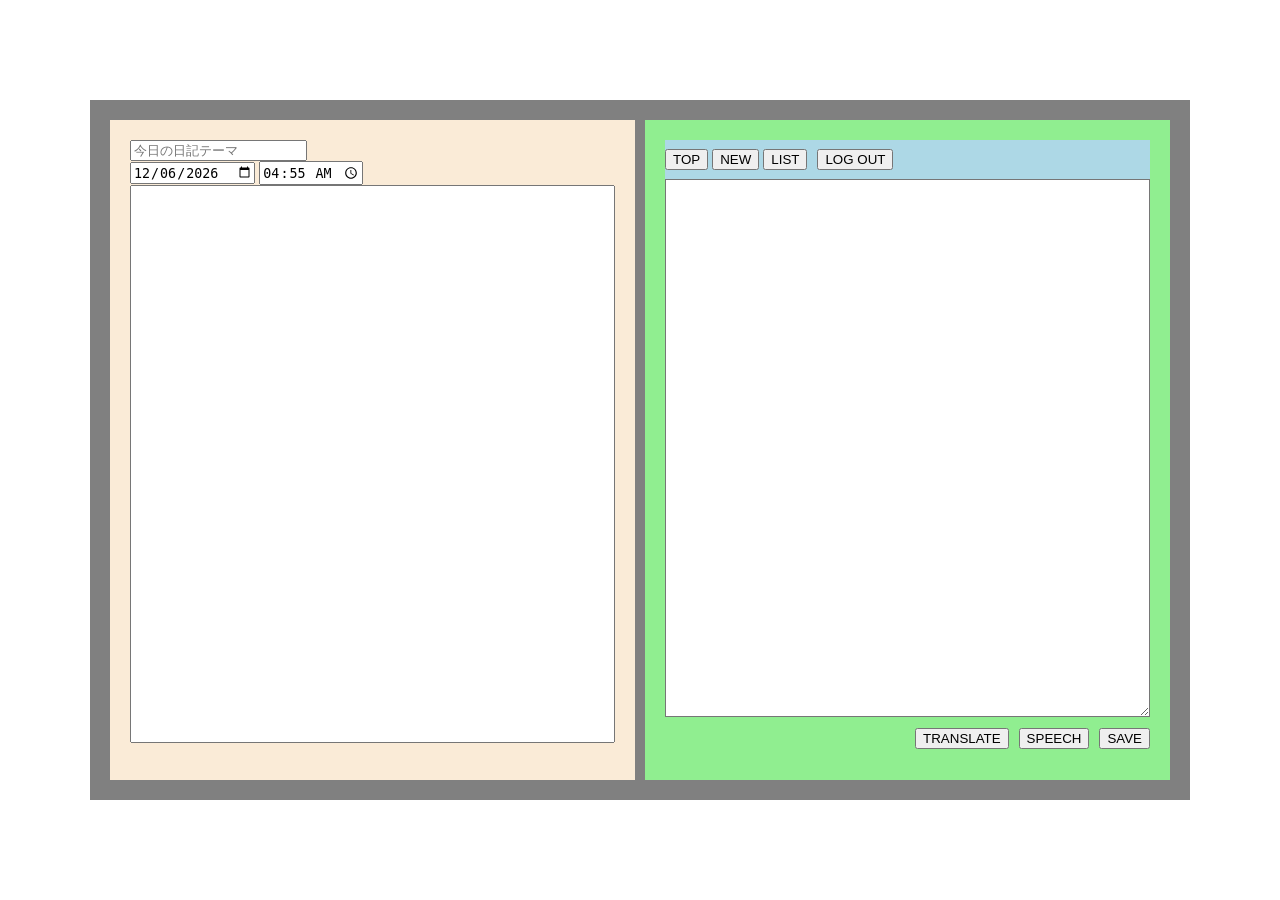
==== main.html @ 39fabef4 "feat: add authentication and speech features" ====
<!DOCTYPE html>
<head>
	<meta charset="UTF-8">
	<meta name="viewport" content="width=device-width, initial-scale=1.0">
	<meta name="description" content="A language learning app that lets you translate a diary written in your native language into a foreign language, helping you learn the meanings and pronunciations of words and sentences.">
	<title>LinguaDiary</title>
	<link rel="stylesheet" href="css/style.css">
</head>
<body>
	<main>
		
		<div class="diary-list hidden">
			<!--ここに既存日記の日付と題名を表示する-->
		</div>

		<div class="book-area">

			<div class="left-page page">
				<div class="diary-meta">
					<input type="text" placeholder="今日の日記テーマ" class="diary-title">
					<div class="diary-datetime">
						<input type="date" class="diary-date">
						<input type="time" class="diary-time">
					</div>
				</div>
				<textarea class="diary-input diary"></textarea>
			</div>

			<div class="right-page page">
				
				<div class="navigation-area">
					<div>
						<button class="top-btn action-btn">TOP</button>
						<button class="new-btn action-btn">NEW</button>
						<button class="list-btn action-btn">LIST</button>
					</div>
					<button class="logout-btn action-btn">LOG OUT</button>
				</div>

				<textarea class="diary-output diary"></textarea>

				<div class="action-area">
					<button class="translate-btn action-btn">TRANSLATE</button>
					<button class="speech-btn action-btn">SPEECH</button>
					<button class="save-btn action-btn">SAVE</button>
					<button class="delete-btn action-btn hidden">DELETE</button>
				</div>
			</div>
		</div>
		
		
	</main>
	<script src="script/diary.js"></script>
</body>
---- css/style.css ----
* {
	box-sizing: border-box;
}

.hidden {
	display: none;
}

body {
    margin: 0;
    min-height: 100vh;

    display: flex;
    justify-content: center;
    align-items: center;
}

main {
	background-color: gray;
	width: 1100px;
	height: 700px;
	padding: 20px;

	display:flex;
	flex-direction: row;
	gap: 15px;
}

.book-area {
	background-color: light-green;
	flex: 1;
	
	display:flex;
	gap: 10px;

	min-height: 0;
}

/*トップへ戻る・リスト表示ボタン領域*/
.navigation-area {
	background-color:lightblue;	
	height: 40px;

	display: flex;
	align-items: center;
	gap: 10px;
}

/*トップへ戻るボタン*/
.top-btn {}

/*リスト表示ボタン*/
.list-btn {}


/*左右ページ共通項目*/
.page {
	width: 50%;
	padding: 20px;
	
}

/*左ページ*/
.left-page {
	background-color:antiquewhite;
	
}

/*右ページ*/
.right-page {
	background-color:lightgreen;
	
	display: flex;
	flex-direction: column;

}

/*入出力欄共通項目*/
.diary {
	width: 100%;
	height: 90%;
}

/*日記入力欄*/
.diary-input {
	resize: none;
}

/*翻訳出力欄*/
.diary-output {
	background-color: white;
	display:block;
	overflow: auto;
}


/*日付欄*/
.diary-date {
  
}


/*翻訳・音読・保存ボタン領域*/
.action-area {
	height: 45px;
	margin-top: auto;
	display: flex;
	justify-content: flex-end;
	align-items: center;
	gap: 10px;
}

/*翻訳・音読・保存ボタン共通項目*/
.action-btn {}

/*翻訳ボタン*/
.translate {}

/*音読ボタン*/
.speech {}

/*保存ボタン*/
.save {}
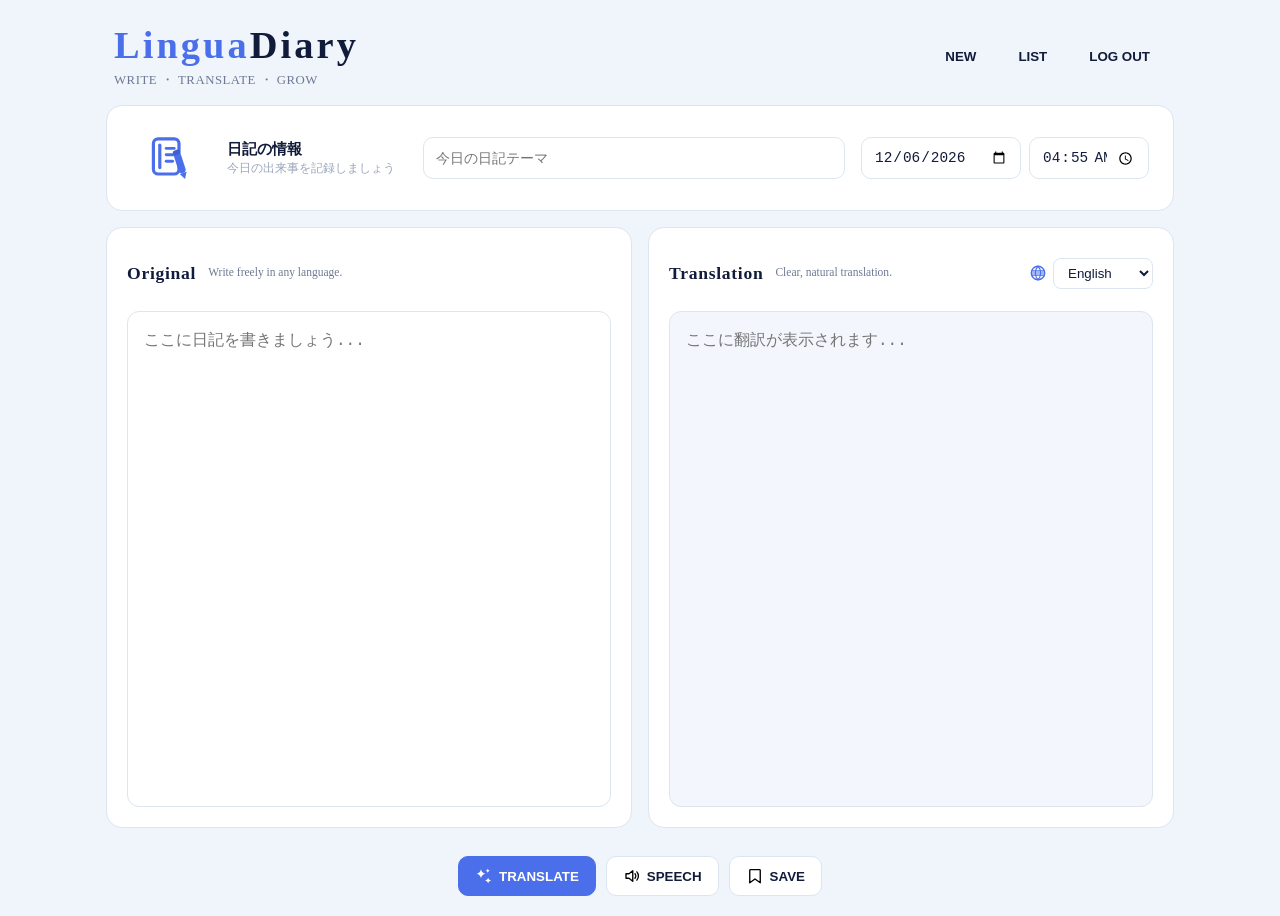
==== commit d756b8b9: "feat: complete responsive layout and mobile navigation" ====
--- a/main.html
+++ b/main.html
@@ -5,49 +5,117 @@
 	<meta name="description" content="A language learning app that lets you translate a diary written in your native language into a foreign language, helping you learn the meanings and pronunciations of words and sentences.">
 	<title>LinguaDiary</title>
 	<link rel="stylesheet" href="css/style.css">
+	<link rel="stylesheet" href="css/main.css">
+
 </head>
 <body>
 	<main>
 		
-		<div class="diary-list hidden">
-			<!--ここに既存日記の日付と題名を表示する-->
+		<div class="top-area"><!--ロゴと上部ナビゲーションバー-->
+			<div class="app-title-area">
+				<h1><span class="brand-accent">Lingua</span>Diary</h1>
+				<p>WRITE ・ TRANSLATE ・ GROW</p>
+			</div>
+			
+			<div class="navigation-area">									
+				<button class="new-btn action-btn">NEW</button>
+				<button class="list-btn action-btn">LIST</button>			
+				<button class="logout-btn action-btn">LOG OUT</button>
+			</div>
+
+			<button class="menu-toggle">☰</button>
 		</div>
 
-		<div class="book-area">
+		<div class="mobile-menu hidden">			
+			<button class="new-btn action-btn">NEW</button>
+			<button class="list-btn action-btn">LIST</button>			
+			<button class="logout-btn action-btn">LOG OUT</button>
+		</div>
+
+		<div class="diary-list hidden">
+			<div class="diary-list-header">
+				<h2>Diary List</h2>
+				<button class="diary-list-close">x</button>
+			</div>
+			<div class="diary-list-items">
+				<!--ここに既存日記の日付と題名を表示する-->
+			</div>			
+		</div>
+
+		<div class="diary-meta-area">
+			<img src="images/diary_icon.svg" alt="Diary info icon" class="diary-meta-icon">
+			<div class="diary-meta-info">
+				<h3>日記の情報</h3>
+				<p>今日の出来事を記録しましょう</p>
+			</div>
+
+			<input type="text" placeholder="今日の日記テーマ" class="diary-title">
+			<div class="diary-datetime">
+				<input type="date" class="diary-date">
+				<input type="time" class="diary-time">
+			</div>				
+		</div>
+
+		<div class="book-area"><!--左右のページ-->
 
 			<div class="left-page page">
-				<div class="diary-meta">
-					<input type="text" placeholder="今日の日記テーマ" class="diary-title">
-					<div class="diary-datetime">
-						<input type="date" class="diary-date">
-						<input type="time" class="diary-time">
-					</div>
-				</div>
-				<textarea class="diary-input diary"></textarea>
+				<div class="page-header">
+					<h2 class="page-label">Original</h2>
+					<span class="page-subtitle">Write freely in any language.</span>
+					<span class="char-count"></span>
+				</div>				
+				<textarea class="diary-input diary" placeholder="ここに日記を書きましょう..."></textarea>
 			</div>
 
 			<div class="right-page page">
+				<div class="page-header">
+					<h2 class="page-label">Translation</h2>
+					<span class="page-subtitle">Clear, natural translation.</span>
+					
+					<div class="language-select-area">
+						<img src="images/language_icon.svg" alt="glove-img" class="language-icon">
+						<select class="language-select">
+							<option value="en">English</option>
+							<option value="fr">French</option>
+							<option value="de">German</option>
+							<option value="es">Spanish</option>
+							<option value="uk">Ukrainian</option>
+							<option value="ja">Japanese</option>
+							<option value="ko">Korean</option>	
+							<option value="zh">Chinese</option>						
+						</select>
+					</div>
+				</div>
 				
-				<div class="navigation-area">
-					<div>
-						<button class="top-btn action-btn">TOP</button>
-						<button class="new-btn action-btn">NEW</button>
-						<button class="list-btn action-btn">LIST</button>
-					</div>
-					<button class="logout-btn action-btn">LOG OUT</button>
-				</div>
+				<textarea class="diary-output diary" placeholder="ここに翻訳が表示されます..."></textarea>
+			
+			</div>
 
-				<textarea class="diary-output diary"></textarea>
 
-				<div class="action-area">
-					<button class="translate-btn action-btn">TRANSLATE</button>
-					<button class="speech-btn action-btn">SPEECH</button>
-					<button class="save-btn action-btn">SAVE</button>
-					<button class="delete-btn action-btn hidden">DELETE</button>
-				</div>
+		</div><!--book-area-->
+
+		<div class="action-area">
+				<button class="translate-btn action-btn">
+					 <img src="images/translate.svg" alt="translate.svg" class="action-icon">
+					<span>TRANSLATE</span>
+				</button>
+
+				<button class="speech-btn action-btn">
+					<img src="images/speech.svg" alt="speech.svg" class="action-icon">
+					<span>SPEECH</span>
+				</button>
+
+				<button class="save-btn action-btn">
+					<img src="images/save.svg" alt="save.svg" class="action-icon">
+					<span class="save-btn-text">SAVE</span>
+				</button>
+
+				<button class="delete-btn action-btn hidden">
+					<img src="images/delete.svg" alt="delete.svg" class="action-icon">
+					<span>DELETE</span>
+				</button>
+				
 			</div>
-		</div>
-		
 		
 	</main>
 	<script src="script/diary.js"></script>
--- a/css/style.css
+++ b/css/style.css
@@ -1,3 +1,46 @@
+:root {
+  --bg-main: #f0f5fb;
+  --surface: #FFFFFF;
+  --surface-soft: #F3F6FC;
+
+  --text-main: #111B3A;
+  --text-sub: #6D7993;
+  --text-muted: #9AA6BB;
+
+  --border: #DDE5F0;
+
+  --primary: #4B6FEA;
+  --primary-hover: #3F5FD0;
+  --primary-soft: #EAF0FF;
+}
+
+.primary-btn {
+	background-color: var(--primary);
+	color: #fff;
+	transition: background-color 0.2s ease,
+						color 0.2s ease,
+						transform 0.2s ease;
+}
+
+.primary-btn:hover {
+	background-color: var(--primary-hover);
+}
+
+/*翻訳・音読・保存ボタン共通項目*/
+.action-btn {
+	padding: 10px 16px;
+
+  border: 1px solid var(--border);
+  border-radius: 10px;
+
+  background-color: var(--surface);
+  color: var(--text-main);
+
+  font-weight: 600;
+  cursor: pointer;
+
+  transition: 0.2s;
+}
 
 * {
 	box-sizing: border-box;
@@ -7,118 +50,9 @@
 	display: none;
 }
 
-body {
-    margin: 0;
-    min-height: 100vh;
-
-    display: flex;
-    justify-content: center;
-    align-items: center;
-}
-
-main {
-	background-color: gray;
-	width: 1100px;
-	height: 700px;
-	padding: 20px;
-
-	display:flex;
-	flex-direction: row;
-	gap: 15px;
-}
-
-.book-area {
-	background-color: light-green;
-	flex: 1;
-	
-	display:flex;
-	gap: 10px;
-
-	min-height: 0;
-}
-
-/*トップへ戻る・リスト表示ボタン領域*/
-.navigation-area {
-	background-color:lightblue;	
-	height: 40px;
-
-	display: flex;
-	align-items: center;
-	gap: 10px;
-}
-
-/*トップへ戻るボタン*/
-.top-btn {}
-
-/*リスト表示ボタン*/
-.list-btn {}
-
-
-/*左右ページ共通項目*/
-.page {
-	width: 50%;
-	padding: 20px;
-	
-}
-
-/*左ページ*/
-.left-page {
-	background-color:antiquewhite;
-	
-}
-
-/*右ページ*/
-.right-page {
-	background-color:lightgreen;
-	
-	display: flex;
-	flex-direction: column;
-
-}
-
-/*入出力欄共通項目*/
-.diary {
-	width: 100%;
-	height: 90%;
-}
-
-/*日記入力欄*/
-.diary-input {
-	resize: none;
-}
-
-/*翻訳出力欄*/
-.diary-output {
-	background-color: white;
-	display:block;
-	overflow: auto;
+.modal.hidden {
+	display: none;
 }
 
 
-/*日付欄*/
-.diary-date {
-  
-}
 
-
-/*翻訳・音読・保存ボタン領域*/
-.action-area {
-	height: 45px;
-	margin-top: auto;
-	display: flex;
-	justify-content: flex-end;
-	align-items: center;
-	gap: 10px;
-}
-
-/*翻訳・音読・保存ボタン共通項目*/
-.action-btn {}
-
-/*翻訳ボタン*/
-.translate {}
-
-/*音読ボタン*/
-.speech {}
-
-/*保存ボタン*/
-.save {}
--- a/css/main.css
+++ b/css/main.css
@@ -0,0 +1,550 @@
+* {
+  box-sizing: border-box
+}
+
+.hidden {
+  display: none;
+}
+
+body {
+  display: flex;
+  justify-content: center;
+  align-items: center;
+  background-color: var(--bg-main);
+}
+
+main {
+  display: flex;
+  flex-direction: column;
+  background-color: var(--bg-main);
+
+  padding: 0;
+	width: 1100px;
+	height: 700px;
+  min-height: 100vh;  
+}
+
+.top-area {
+  display: flex;
+  flex-direction: row;
+  align-items: center;
+  justify-content: space-between;
+
+  background-color: var(--bg-main);
+  width: 100%;
+  padding: 16px 24px;
+}
+
+.menu-toggle {
+  display: none;
+}
+
+.mobile-menu {
+  display: none;
+}
+
+/*日記リスト表示欄*/
+.diary-list {
+  position: fixed;
+  top: 90px;
+  left: 0;
+  width: 100%;
+  height: calc(100vh - 90px);
+
+  background: rgba(247, 250, 254, 0.96);
+  z-index: 1000;
+
+  overflow-y: auto;
+}
+.diary-list-header {
+  display: flex;
+  align-items: center;
+  justify-content: space-between;
+
+  padding: 16px 20px;
+
+  background-color: var(--surface);
+  border-bottom: 1px solid var(--border);
+}
+
+.diary-list-header h2 {
+  margin: 0;
+
+  color: var(--text-main);
+  font-size: 1.1rem;
+  font-weight: 700;
+}
+
+.diary-list-close {
+  border: none;
+  background: transparent;
+
+  color: var(--text-sub);
+  font-size: 1.6rem;
+  line-height: 1;
+
+  cursor: pointer;
+}
+
+.diary-list-close:hover {
+  color: var(--primary);
+}
+
+.diary-list-items {
+  padding: 16px;
+}
+
+.diary-item {
+  padding: 14px 16px;
+  margin-bottom: 10px;
+  background: var(--surface);
+  border: 1px solid var(--border);
+  border-radius: 12px;
+  cursor: pointer;
+}
+
+.diary-item:hover {
+  background: var(--primary-soft);
+  border-color: var(--primary);
+}
+
+/*トップへ戻る・リスト表示ボタン領域*/
+.navigation-area {			
+	display: flex;
+	align-items: center;
+	gap: 10px;
+}
+
+.app-title-area h1 {
+  color: var(--text-main);
+  font-size: clamp(2rem, 3vw, 3rem);
+  font-weight: 700;
+  line-height: 1.1;
+  letter-spacing: 0.08em;
+  margin: 0 0 6px;
+  text-align: center;
+}
+
+.brand-accent {
+  color: var(--primary);
+}
+
+.app-title-area p {
+  margin: 2px 0 0;
+  color: var(--text-sub);
+  font-size: 0.8rem;
+  letter-spacing: 0.04em;
+}
+
+.navigation-area .action-btn {
+  background-color: transparent;
+  border: none;
+}
+
+.navigation-area .action-btn:hover {
+  background-color: var(--primary-soft);
+  color: var(--primary);
+  transform: translateY(-1px);
+}
+
+
+.diary-meta-area {
+  display: flex;
+  align-items: center;
+  gap: 16px;
+  margin: 0 16px;
+  padding: 12px 24px;
+  background-color: var(--surface);
+  border: 1px solid var(--border);
+  border-radius: 16px;
+}
+
+.diary-meta-icon {
+  width: 80px;
+  height: 80px;
+  padding: 8px;
+
+  
+  border-radius: 10px;
+
+  box-sizing: border-box;
+}
+
+.diary-meta-info {
+  display: flex;
+  flex-direction: column;
+  gap: 2px;
+  min-width: 180px;
+}
+
+.diary-meta-info h3 {
+  margin: 0;
+
+  color: var(--text-main);
+  font-size: 0.95rem;
+  font-weight: 700;
+  line-height: 1.2;
+}
+
+.diary-meta-info p {
+  margin: 0;
+
+  color: var(--text-muted);
+  font-size: 0.78rem;
+  line-height: 1.3;
+}
+
+.diary-datetime {
+  display: flex;
+  gap: 8px;
+  flex-shrink: 0;
+}
+
+.diary-title,
+.diary-date,
+.diary-time {
+  height: 42px;
+  padding: 0 12px;
+
+  border: 1px solid var(--border);
+  border-radius: 10px;
+
+  background-color: var(--surface);
+  color: var(--text-main);
+
+  font-size: 0.9rem;
+}
+
+.diary-title:focus,
+.diary-date:focus,
+.diary-time:focus {
+  outline: none;
+  border-color: var(--primary);
+  box-shadow: 0 0 0 3px var(--primary-soft);
+}
+
+.diary-title {
+  flex: 1;
+}
+
+.diary-date {
+  width: 160px;
+}
+
+.diary-time {
+  width: 120px;
+}
+.book-area {
+  display: flex;
+  flex: 1;
+  gap: 16px;
+  padding: 16px;
+
+  background-color: var(--bg-main);
+}
+
+.page {
+  width: 50%;
+  padding: 20px;
+
+  display: flex;
+  flex-direction: column;
+
+  background-color: var(--surface);
+  border: 1px solid var(--border);
+  border-radius: 16px;
+}
+
+.page-header {
+  display: flex;
+  align-items: center;
+  gap: 12px;
+  margin-bottom: 12px;
+}
+
+.page-subtitle {
+  color: var(--text-sub);
+  font-size: 0.72rem;
+  line-height: 1.2;
+}
+
+.char-count {
+  margin-left: auto;
+  color: var(--text-muted);
+  font-size: 0.78rem;
+}
+
+.page-label {  
+  color: var(--text-main);
+  font-size: 1.1rem;
+  font-weight: 700;
+  letter-spacing: 0.04em;
+  line-height: 1.2;
+}
+
+
+.diary {
+  width: 100%;
+  flex: 1;
+
+  padding: 16px;
+
+  border: 1px solid var(--border);
+  border-radius: 12px;
+
+  background-color: var(--surface);
+  color: var(--text-main);
+
+  font-size: 1rem;
+  line-height: 1.7;
+
+  resize: none;
+  outline: none;
+}
+
+.diary:focus {
+  border-color: var(--primary);
+  box-shadow: 0 0 0 3px var(--primary-soft);
+}
+
+.diary-output {
+  background-color: var(--surface-soft);
+}
+
+.language-select-area {
+  display: flex;
+  align-items: center;
+  gap: 6px;
+  margin-left: auto; 
+}
+
+.language-icon {
+  width: 18px;
+  height: 18px;
+  display: block;
+}
+
+.language-select {
+  padding: 6px 10px;
+  border: 1px solid var(--border);
+  border-radius: 8px;
+  background-color: var(--surface);
+  color: var(--text-main);
+}
+
+
+
+.action-area {
+  display: flex;
+  align-items: center;
+  justify-content: center;
+  gap: 10px;
+
+  padding: 12px 16px;
+
+  background-color: transparent;
+  
+}
+
+.action-area .action-btn {
+  display: flex;
+  align-items: center;
+  gap: 6px;
+}
+
+.action-area .action-btn.hidden {
+  display: none;
+}
+
+.action-icon {
+  width: 18px;
+  height: 18px;
+  flex-shrink: 0;
+}
+
+.translate-btn {
+  background-color: var(--primary);
+  color: #fff;
+  border: 1px solid var(--primary);
+}
+
+.translate-btn:hover {
+  background-color: var(--primary-hover);
+}
+
+
+.save-btn,
+.speech-btn {
+  background-color: var(--surface);
+  color: var(--text-main);
+  border: 1px solid var(--border);
+}
+
+
+.save-btn:hover,
+.speech-btn:hover {
+  background-color: var(--surface-soft);
+}
+
+.delete-btn {
+  background-color: #fff;
+  color: #c0392b;
+  border: 1px solid #e6b8b3;
+}
+
+
+
+/*======================
+=====レスポンシブ対応=====
+
+
+
+
+
+6最後にLISTオーバーレイのスマホ表示
+*/
+@media (max-width: 768px) {
+
+  body {
+    align-items: flex-start;
+  }
+
+
+  main {
+    width: 100%;
+    height: auto;
+    min-height: 100vh;
+  }
+
+  /*1.top-area のナビをスマホ向けに整理*/
+  .top-area {
+    position: relative;
+  }
+
+  .navigation-area {
+    display: none;
+  }
+
+  .menu-toggle {
+    display:block;    
+    border: none;
+    background: transparent;
+    padding: 8px;
+    cursor: pointer;
+    font-size: 1.8rem;
+    line-height: 1;
+    color: var(--text-main);
+
+  }
+
+  .mobile-menu {
+    position: absolute;
+    top: 60px;
+    right: 16px;
+    z-index: 1000;
+
+    display: flex;
+    flex-direction: column;
+    text-align: center;
+
+    width: 160px;
+    padding: 8px;
+
+    background-color: var(--surface);
+    border: 1px solid var(--border);
+    border-radius: 12px;
+    box-shadow: 0 8px 24px rgba(17, 27, 58, 0.12);
+  }
+
+  .mobile-menu.hidden {
+    display: none;
+  }
+
+  .mobile-menu button {
+    width: 100%;
+    padding: 12px 14px;
+
+    border: none;
+    border-radius: 8px;
+    background: transparent;
+
+    display: flex;
+    text-align: center;
+    color: var(--text-main);
+    text-align: left;
+    cursor: pointer;
+  }
+
+  .mobile-menu button:hover {
+    background-color: var(--primary-soft);
+    color: var(--primary);
+  }
+
+  /*2.diary-meta-area を縦寄り・折り返し対応*/
+  .diary-meta-area {
+    flex-wrap: wrap;
+    padding: 10px 12px;
+    gap: 8px;
+  }
+
+  .diary-meta-icon {
+    width: 40px;
+    height: 40px;
+    flex-shrink: 0;
+    padding: 2px;
+  }
+
+  .diary-meta-info {
+    display: none;
+  }
+
+  .diary-title {
+    flex: 1;
+    min-width: 0;
+  }
+
+  .diary-datetime {
+    display: flex;
+    gap: 8px;
+    width: 100%;
+  }
+
+  .diary-date,
+  .diary-time {
+    flex: 1;
+    min-width: 0;
+  }
+
+  /*3.book-area を縦並び*/
+  .book-area {
+    flex-direction: column;
+    flex: none;
+  }
+
+  /*4.page を width: 100%*/
+  .page {
+    width: 100%;
+    min-height: 350px;
+  }
+
+  .diary {
+    min-height: 280px;
+  }
+
+  /*5.下の action-area が狭い画面で崩れないか確認*/
+  .action-area {
+    display: grid;
+    grid-template-columns: repeat(2,1fr);
+    gap: 8px;
+    width: 100%;
+  }
+
+  .action-area .action-btn {
+    width: 100%;
+    justify-content: center;
+  }
+
+  .action-area.three-btns .save-btn {
+  grid-column: 1 / -1;
+}
+}
